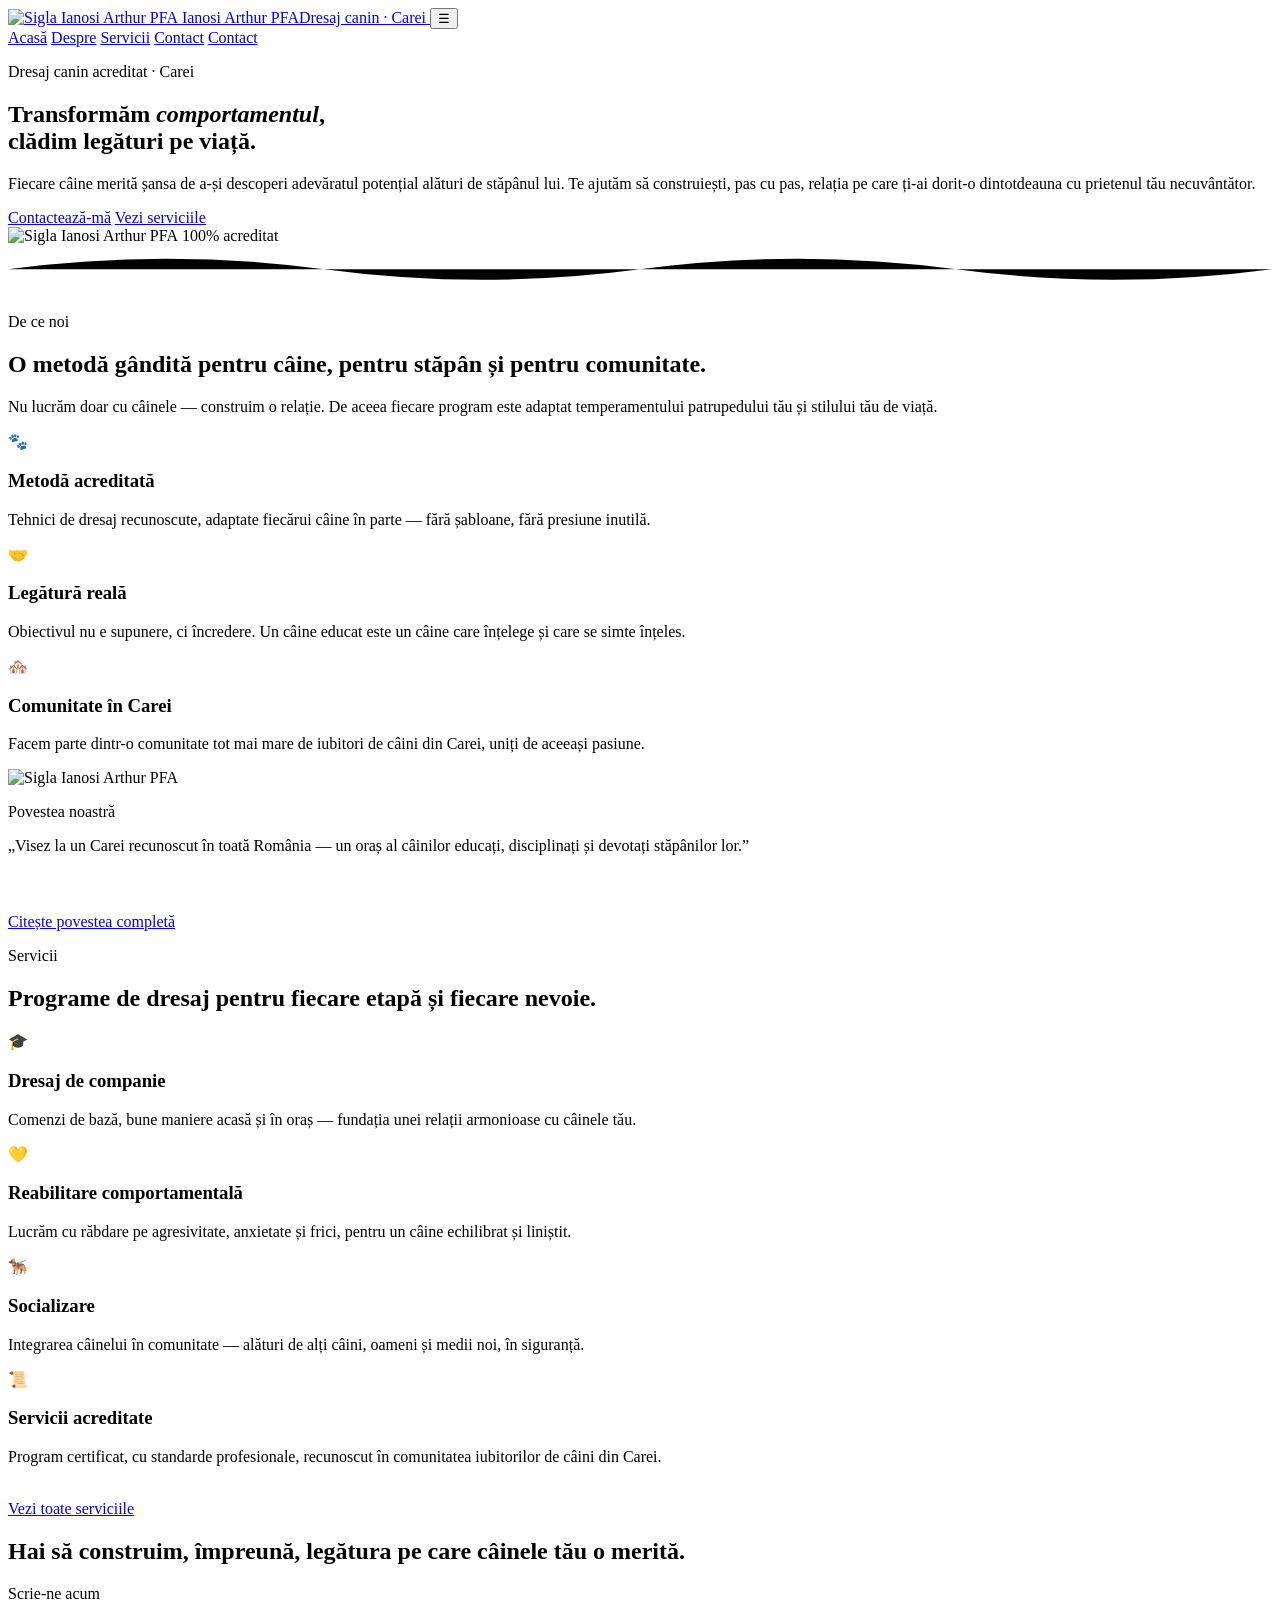
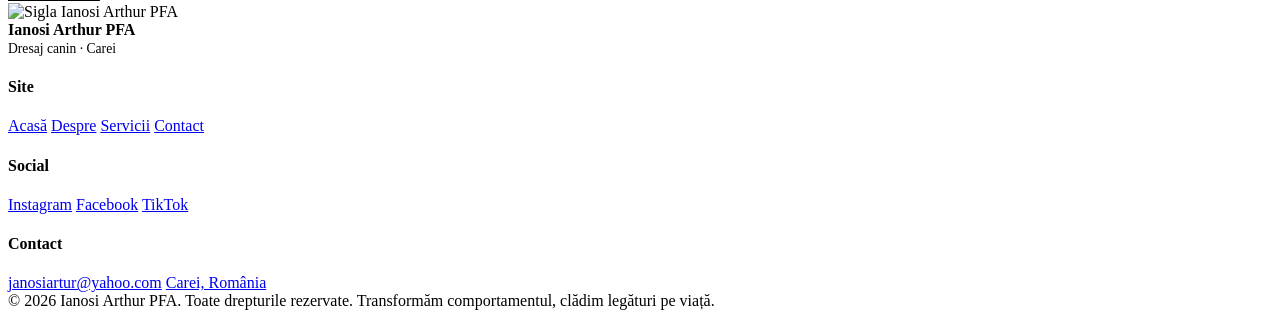
==== index.html @ cdbbbaba "Add files via upload" ====
<!DOCTYPE html>
<html lang="ro">
<head>
<meta charset="UTF-8">
<meta name="viewport" content="width=device-width, initial-scale=1.0">
<title>Ianosi Arthur PFA — Carei</title>
<meta name="description" content="Dresaj canin acreditat în Carei: reabilitare comportamentală, socializare și dresaj de companie. Transformăm comportamentul, clădim legături pe viață.">
<link rel="icon" href="assets/logo.jpg">
<link rel="stylesheet" href="assets/style.css">
</head>
<body>

<header class="site-header">
  <nav class="nav">
    <a class="brand" href="index.html">
      <img src="assets/logo.jpg" alt="Sigla Ianosi Arthur PFA">
      <span class="brand-name">Ianosi Arthur PFA<span>Dresaj canin · Carei</span></span>
    </a>
    <button class="nav-toggle" aria-label="Deschide meniul">☰</button>
    <div class="nav-links">
      <a href="index.html" class="active">Acasă</a>
      <a href="despre.html">Despre</a>
      <a href="servicii.html">Servicii</a>
      <a href="contact.html">Contact</a>
      <a class="btn btn-outline-dark nav-cta" href="contact.html">Contact</a>
    </div>
  </nav>
</header>

<section class="hero">
  <div class="hero-inner">
    <div>
      <p class="eyebrow" style="color:var(--gold-soft)">Dresaj canin acreditat · Carei</p>
      <h1>Transformăm <em>comportamentul</em>,<br>clădim legături pe viață.</h1>
      <p class="lede">Fiecare câine merită șansa de a-și descoperi adevăratul potențial alături de stăpânul lui. Te ajutăm să construiești, pas cu pas, relația pe care ți-ai dorit-o dintotdeauna cu prietenul tău necuvântător.</p>
      <div class="hero-actions">
        <a href="contact.html" class="btn btn-gold">Contactează-mă</a>
        <a href="servicii.html" class="btn btn-outline">Vezi serviciile</a>
      </div>
    </div>
    <div class="hero-portrait">
      <img src="assets/logo.jpg" alt="Sigla Ianosi Arthur PFA">
      <span class="hero-badge">100% acreditat</span>
    </div>
  </div>
</section>

<svg class="leash" viewBox="0 0 1200 46" preserveAspectRatio="none" aria-hidden="true">
  <path d="M0 23 Q150 3 300 23 T600 23 T900 23 T1200 23" style="stroke:var(--gold)"/>
</svg>

<section>
  <div class="container">
    <div class="section-head">
      <p class="eyebrow">De ce noi</p>
      <h2>O metodă gândită pentru câine, pentru stăpân și pentru comunitate.</h2>
      <p>Nu lucrăm doar cu câinele — construim o relație. De aceea fiecare program este adaptat temperamentului patrupedului tău și stilului tău de viață.</p>
    </div>
    <div class="value-grid">
      <div class="value-card">
        <div class="mark">🐾</div>
        <h3>Metodă acreditată</h3>
        <p>Tehnici de dresaj recunoscute, adaptate fiecărui câine în parte — fără șabloane, fără presiune inutilă.</p>
      </div>
      <div class="value-card">
        <div class="mark">🤝</div>
        <h3>Legătură reală</h3>
        <p>Obiectivul nu e supunere, ci încredere. Un câine educat este un câine care înțelege și care se simte înțeles.</p>
      </div>
      <div class="value-card">
        <div class="mark">🏘️</div>
        <h3>Comunitate în Carei</h3>
        <p>Facem parte dintr-o comunitate tot mai mare de iubitori de câini din Carei, uniți de aceeași pasiune.</p>
      </div>
    </div>
  </div>
</section>

<section class="on-pine">
  <div class="container about-grid">
    <div class="about-portrait">
      <img src="assets/logo.jpg" alt="Sigla Ianosi Arthur PFA">
    </div>
    <div>
      <p class="eyebrow" style="color:var(--gold-soft)">Povestea noastră</p>
      <p class="pull-quote" style="color:var(--white)">„Visez la un Carei recunoscut în toată România — un oraș al câinilor educați, disciplinați și devotați stăpânilor lor.”</p>
      <p style="color:rgba(255,255,255,0.82); margin-bottom:24px;">Totul a pornit dintr-o dorință tânără: aceea de a oferi fiecărui câine șansa de a-și împlini menirea alături de om.</p>
      <a href="despre.html" class="btn btn-gold">Citește povestea completă</a>
    </div>
  </div>
</section>

<section>
  <div class="container">
    <div class="section-head">
      <p class="eyebrow">Servicii</p>
      <h2>Programe de dresaj pentru fiecare etapă și fiecare nevoie.</h2>
    </div>
    <div class="service-grid">
      <div class="service-card">
        <div class="mark">🎓</div>
        <h3>Dresaj de companie</h3>
        <p>Comenzi de bază, bune maniere acasă și în oraș — fundația unei relații armonioase cu câinele tău.</p>
      </div>
      <div class="service-card">
        <div class="mark">💛</div>
        <h3>Reabilitare comportamentală</h3>
        <p>Lucrăm cu răbdare pe agresivitate, anxietate și frici, pentru un câine echilibrat și liniștit.</p>
      </div>
      <div class="service-card">
        <div class="mark">🐕‍🦺</div>
        <h3>Socializare</h3>
        <p>Integrarea câinelui în comunitate — alături de alți câini, oameni și medii noi, în siguranță.</p>
      </div>
      <div class="service-card">
        <div class="mark">📜</div>
        <h3>Servicii acreditate</h3>
        <p>Program certificat, cu standarde profesionale, recunoscut în comunitatea iubitorilor de câini din Carei.</p>
      </div>
    </div>
    <div style="margin-top:34px;">
      <a href="servicii.html" class="btn btn-outline-dark">Vezi toate serviciile</a>
    </div>
  </div>
</section>

<section>
  <div class="container">
    <div class="cta-band">
      <h2>Hai să construim, împreună, legătura pe care câinele tău o merită.</h2>
      <a href="contact.html" class="btn btn-outline-dark" style="background:var(--pine); color:var(--white); border-color:var(--pine);">Scrie-ne acum</a>
    </div>
  </div>
</section>

<footer>
  <div class="container">
    <div class="footer-grid">
      <div class="footer-brand">
        <img src="assets/logo.jpg" alt="Sigla Ianosi Arthur PFA">
        <div>
          <strong>Ianosi Arthur PFA</strong><br>
          <span style="font-size:0.85rem;">Dresaj canin · Carei</span>
        </div>
      </div>
      <div class="footer-links">
        <div>
          <h4>Site</h4>
          <a href="index.html">Acasă</a>
          <a href="despre.html">Despre</a>
          <a href="servicii.html">Servicii</a>
          <a href="contact.html">Contact</a>
        </div>
        <div>
          <h4>Social</h4>
          <a href="https://instagram.com/janosiarthur_dresorcanin" target="_blank" rel="noopener">Instagram</a>
          <a href="https://facebook.com" target="_blank" rel="noopener">Facebook</a>
          <a href="https://tiktok.com/@arthur.janosi" target="_blank" rel="noopener">TikTok</a>
        </div>
        <div>
          <h4>Contact</h4>
          <a href="mailto:janosiartur@yahoo.com">janosiartur@yahoo.com</a>
          <a href="#">Carei, România</a>
        </div>
      </div>
    </div>
    <div class="footer-bottom">
      <span>© 2026 Ianosi Arthur PFA. Toate drepturile rezervate.</span>
      <span>Transformăm comportamentul, clădim legături pe viață.</span>
    </div>
  </div>
</footer>

<script src="assets/script.js"></script>
</body>
</html>
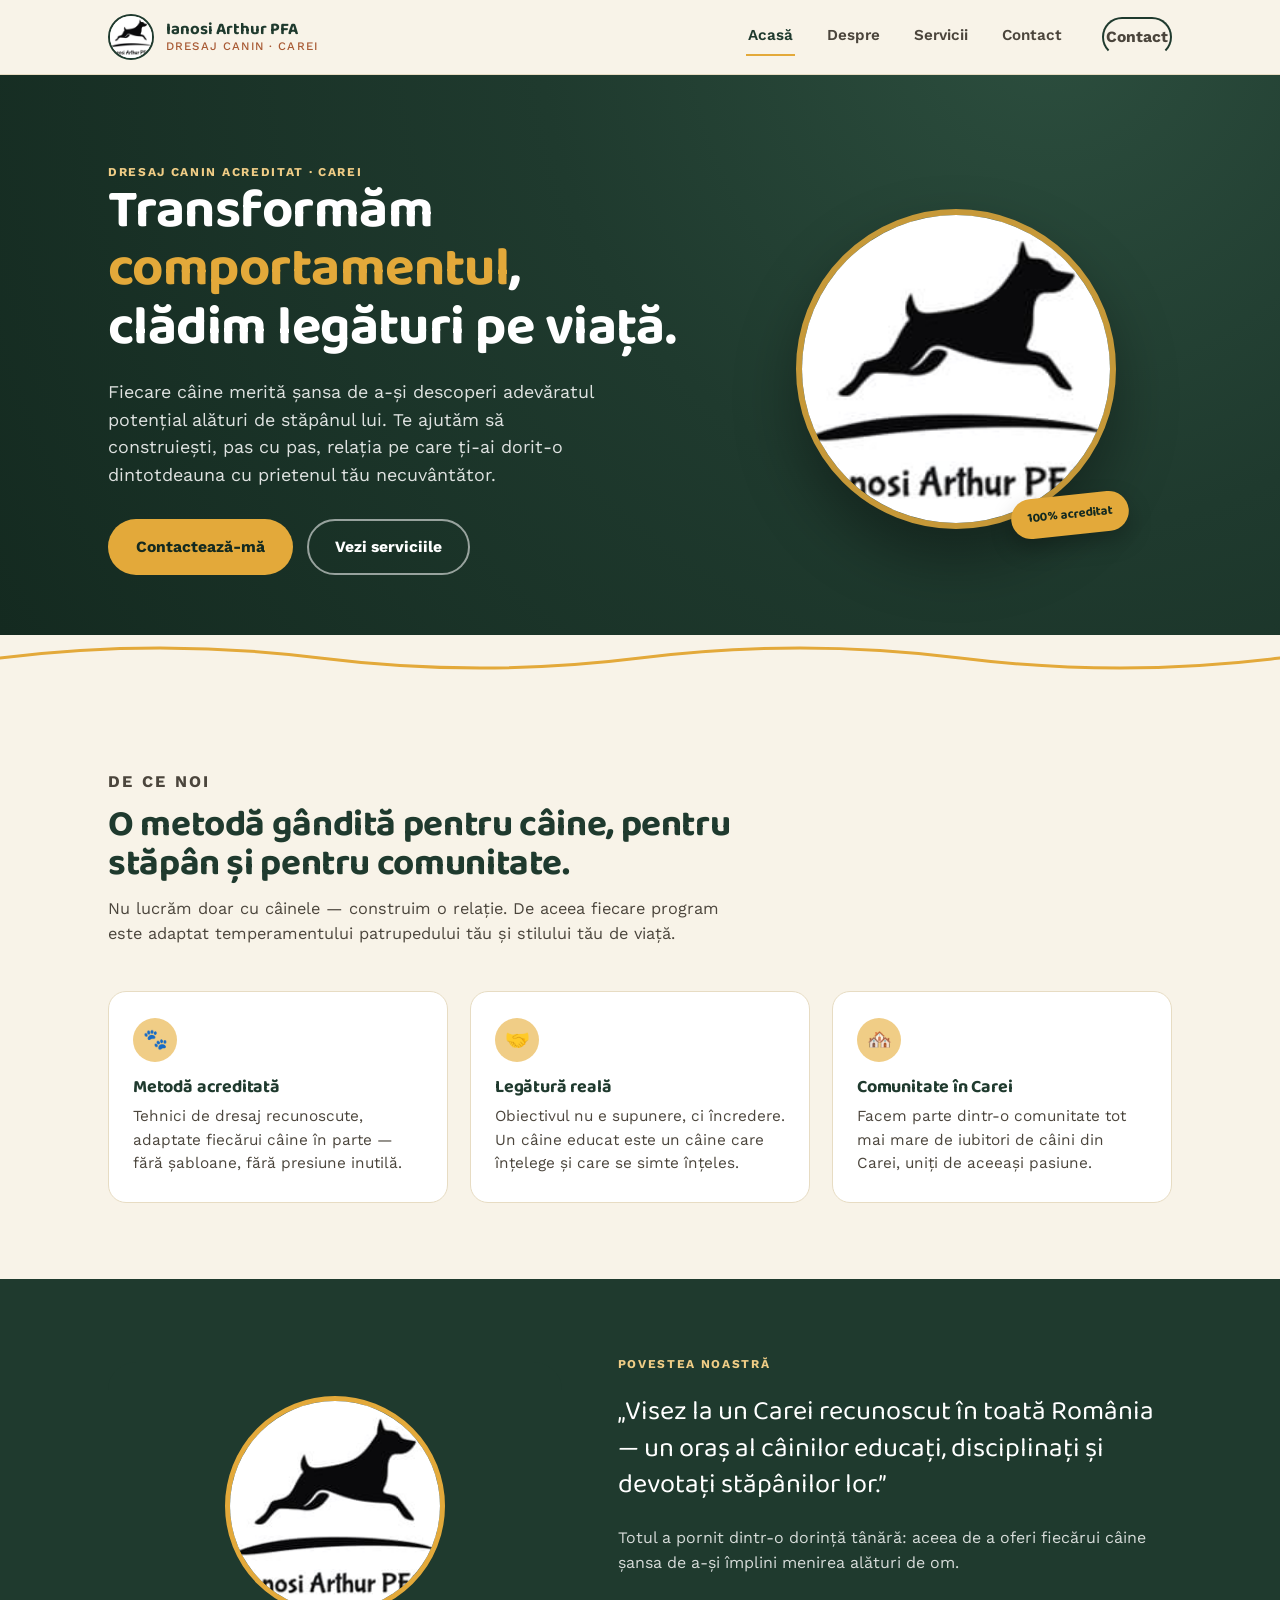
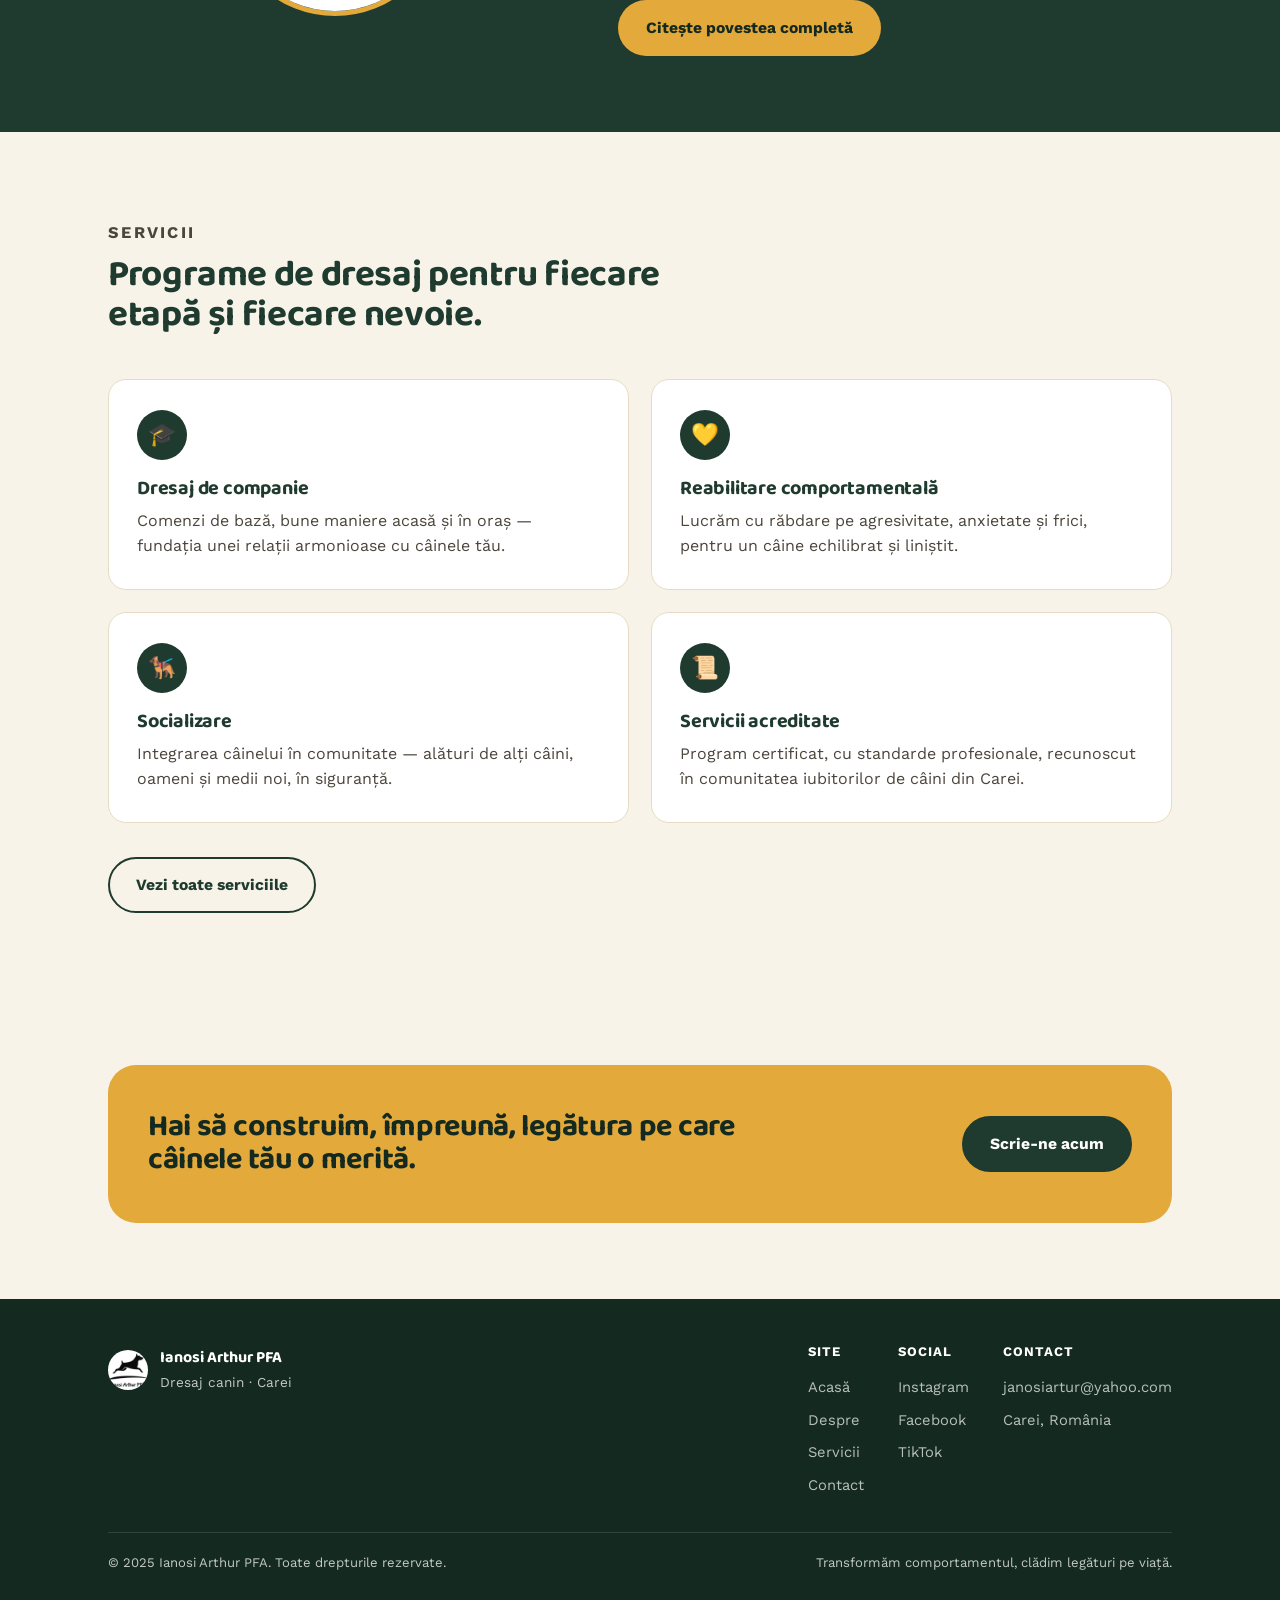
==== commit 5f606f9e: "Add files via upload" ====
--- a/index.html
+++ b/index.html
@@ -165,7 +165,7 @@
       </div>
     </div>
     <div class="footer-bottom">
-      <span>© 2026 Ianosi Arthur PFA. Toate drepturile rezervate.</span>
+      <span>© 2025 Ianosi Arthur PFA. Toate drepturile rezervate.</span>
       <span>Transformăm comportamentul, clădim legături pe viață.</span>
     </div>
   </div>
--- a/assets/style.css
+++ b/assets/style.css
@@ -0,0 +1,609 @@
+/* ============================================================
+   Dresaj canin by Janosi Arthur — design system
+   Pine green + gold + rust, playful rounded display type,
+   "leash line" as the signature motif.
+   ============================================================ */
+
+@import url('https://fonts.googleapis.com/css2?family=Baloo+2:wght@500;600;700;800&family=Work+Sans:wght@400;500;600;700&display=swap');
+
+:root{
+  --pine:        #1F3A2E;
+  --pine-deep:   #142A20;
+  --pine-mid:    #2C4E3E;
+  --gold:        #E3A93A;
+  --gold-soft:   #F0CD86;
+  --cream:       #F8F3E8;
+  --cream-line:  #E7DCC3;
+  --rust:        #A85A34;
+  --ink:         #221F1B;
+  --ink-soft:    #4B453C;
+  --white:       #FFFFFF;
+
+  --display: 'Baloo 2', system-ui, sans-serif;
+  --body: 'Work Sans', system-ui, sans-serif;
+
+  --radius-lg: 28px;
+  --radius-md: 18px;
+  --radius-sm: 10px;
+}
+
+*{box-sizing:border-box; margin:0; padding:0;}
+
+html{scroll-behavior:smooth;}
+
+body{
+  font-family: var(--body);
+  color: var(--ink);
+  background: var(--cream);
+  line-height: 1.55;
+  -webkit-font-smoothing: antialiased;
+}
+
+img{max-width:100%; display:block;}
+
+a{color:inherit; text-decoration:none;}
+
+h1,h2,h3,h4{
+  font-family: var(--display);
+  font-weight: 700;
+  line-height: 1.08;
+  letter-spacing: -0.01em;
+}
+
+.eyebrow{
+  font-family: var(--body);
+  font-weight: 700;
+  text-transform: uppercase;
+  letter-spacing: 0.14em;
+  font-size: 0.75rem;
+  color: var(--rust);
+}
+
+.container{
+  max-width: 1120px;
+  margin: 0 auto;
+  padding: 0 28px;
+}
+
+/* ---------- Buttons ---------- */
+.btn{
+  display: inline-flex;
+  align-items: center;
+  gap: 8px;
+  font-family: var(--body);
+  font-weight: 700;
+  font-size: 0.98rem;
+  padding: 14px 26px;
+  border-radius: 999px;
+  border: 2px solid transparent;
+  cursor: pointer;
+  transition: transform .15s ease, box-shadow .15s ease, background .15s ease, color .15s ease;
+}
+.btn-gold{
+  background: var(--gold);
+  color: var(--pine-deep);
+}
+.btn-gold:hover{ transform: translateY(-2px); box-shadow: 0 10px 24px rgba(227,169,58,0.35); }
+.btn-outline{
+  background: transparent;
+  border-color: rgba(255,255,255,0.55);
+  color: var(--white);
+}
+.btn-outline:hover{ background: rgba(255,255,255,0.12); transform: translateY(-2px); }
+.btn-outline-dark{
+  background: transparent;
+  border-color: var(--pine);
+  color: var(--pine);
+}
+.btn-outline-dark:hover{ background: var(--pine); color: var(--white); transform: translateY(-2px); }
+
+/* ---------- Nav ---------- */
+.site-header{
+  position: sticky;
+  top: 0;
+  z-index: 50;
+  background: var(--cream);
+  border-bottom: 1px solid var(--cream-line);
+}
+.nav{
+  display: flex;
+  align-items: center;
+  justify-content: space-between;
+  padding: 14px 28px;
+  max-width: 1120px;
+  margin: 0 auto;
+}
+.brand{
+  display: flex;
+  align-items: center;
+  gap: 12px;
+}
+.brand img{
+  width: 46px;
+  height: 46px;
+  border-radius: 50%;
+  object-fit: cover;
+  border: 2px solid var(--pine);
+}
+.brand-name{
+  font-family: var(--display);
+  font-weight: 700;
+  font-size: 1.05rem;
+  color: var(--pine);
+  line-height: 1.1;
+}
+.brand-name span{
+  display:block;
+  font-family: var(--body);
+  font-weight: 500;
+  font-size: 0.72rem;
+  text-transform: uppercase;
+  letter-spacing: 0.1em;
+  color: var(--rust);
+}
+.nav-links{
+  display: flex;
+  align-items: center;
+  gap: 30px;
+  font-weight: 600;
+  font-size: 0.95rem;
+}
+.nav-links a{
+  color: var(--ink-soft);
+  padding: 6px 2px;
+  border-bottom: 2px solid transparent;
+  transition: color .15s ease, border-color .15s ease;
+}
+.nav-links a:hover, .nav-links a.active{
+  color: var(--pine);
+  border-color: var(--gold);
+}
+.nav-cta{
+  margin-left: 8px;
+}
+.nav-toggle{ display:none; }
+
+@media (max-width: 780px){
+  .nav-links{
+    position: fixed;
+    inset: 68px 0 auto 0;
+    background: var(--cream);
+    flex-direction: column;
+    align-items: flex-start;
+    gap: 4px;
+    padding: 14px 28px 22px;
+    border-bottom: 1px solid var(--cream-line);
+    transform: translateY(-130%);
+    transition: transform .25s ease;
+  }
+  .nav-links.open{ transform: translateY(0); }
+  .nav-links a{ padding: 10px 0; width: 100%; }
+  .nav-toggle{
+    display: inline-flex;
+    align-items: center;
+    justify-content: center;
+    width: 42px; height: 42px;
+    border-radius: 50%;
+    border: 2px solid var(--pine);
+    background: transparent;
+    font-size: 1.2rem;
+    color: var(--pine);
+    cursor: pointer;
+  }
+}
+
+/* ---------- Hero ---------- */
+.hero{
+  background: radial-gradient(circle at 82% -10%, var(--pine-mid) 0%, var(--pine) 42%, var(--pine-deep) 100%);
+  color: var(--white);
+  padding: 88px 0 60px;
+  position: relative;
+  overflow: hidden;
+}
+.hero-inner{
+  max-width: 1120px;
+  margin: 0 auto;
+  padding: 0 28px;
+  display: grid;
+  grid-template-columns: 1.15fr 0.85fr;
+  gap: 48px;
+  align-items: center;
+}
+.hero h1{
+  font-size: clamp(2.3rem, 4.6vw, 3.4rem);
+  margin-bottom: 20px;
+}
+.hero h1 em{
+  font-style: normal;
+  color: var(--gold);
+}
+.hero p.lede{
+  font-size: 1.12rem;
+  color: rgba(255,255,255,0.86);
+  max-width: 46ch;
+  margin-bottom: 30px;
+}
+.hero-actions{ display:flex; gap: 14px; flex-wrap: wrap; }
+.hero-portrait{
+  position: relative;
+  display:flex;
+  justify-content:center;
+}
+.hero-portrait img{
+  width: min(320px, 90%);
+  border-radius: 50%;
+  border: 6px solid rgba(227,169,58,0.85);
+  box-shadow: 0 30px 60px rgba(0,0,0,0.35);
+}
+.hero-badge{
+  position:absolute;
+  bottom: -6px;
+  right: 10%;
+  background: var(--gold);
+  color: var(--pine-deep);
+  font-family: var(--display);
+  font-weight: 700;
+  font-size: 0.8rem;
+  padding: 10px 16px;
+  border-radius: 999px;
+  box-shadow: 0 10px 22px rgba(0,0,0,0.25);
+  transform: rotate(-6deg);
+}
+
+/* leash-line divider — signature motif */
+.leash{
+  display:block;
+  width:100%;
+  height: 46px;
+  margin: 0;
+}
+.leash path{
+  fill:none;
+  stroke: var(--gold);
+  stroke-width: 3;
+  stroke-linecap: round;
+}
+.leash.on-cream path{ stroke: var(--rust); opacity: 0.55; }
+
+/* ---------- Sections ---------- */
+section{ padding: 76px 0; }
+.section-head{
+  max-width: 640px;
+  margin-bottom: 44px;
+}
+.section-head h2{
+  font-size: clamp(1.7rem, 3vw, 2.3rem);
+  margin-top: 10px;
+  color: var(--pine);
+}
+.section-head p{
+  color: var(--ink-soft);
+  margin-top: 12px;
+  font-size: 1.02rem;
+}
+.on-pine{ background: var(--pine); color: var(--white); }
+.on-pine .section-head h2{ color: var(--white); }
+.on-pine .section-head p{ color: rgba(255,255,255,0.78); }
+
+/* value strip */
+.value-grid{
+  display: grid;
+  grid-template-columns: repeat(3, 1fr);
+  gap: 22px;
+}
+.value-card{
+  background: var(--white);
+  border: 1px solid var(--cream-line);
+  border-radius: var(--radius-md);
+  padding: 26px 24px;
+}
+.value-card .mark{
+  width: 44px; height: 44px;
+  border-radius: 50%;
+  background: var(--gold-soft);
+  display:flex; align-items:center; justify-content:center;
+  margin-bottom: 16px;
+  font-size: 1.25rem;
+}
+.value-card h3{
+  font-size: 1.12rem;
+  color: var(--pine);
+  margin-bottom: 8px;
+}
+.value-card p{ color: var(--ink-soft); font-size: 0.96rem; }
+
+/* service cards */
+.service-grid{
+  display: grid;
+  grid-template-columns: repeat(2, 1fr);
+  gap: 22px;
+}
+.service-card{
+  background: var(--white);
+  border-radius: var(--radius-md);
+  border: 1px solid var(--cream-line);
+  padding: 30px 28px;
+  position: relative;
+  transition: box-shadow .18s ease, transform .18s ease;
+}
+.service-card:hover{ transform: translateY(-3px); box-shadow: 0 18px 34px rgba(31,58,46,0.12); }
+.service-card .mark{
+  width: 50px; height: 50px;
+  border-radius: 50%;
+  background: var(--pine);
+  color: var(--gold-soft);
+  display:flex; align-items:center; justify-content:center;
+  font-size: 1.4rem;
+  margin-bottom: 18px;
+}
+.service-card h3{
+  color: var(--pine);
+  font-size: 1.24rem;
+  margin-bottom: 10px;
+}
+.service-card p{ color: var(--ink-soft); }
+.badge-acreditat{
+  position:absolute;
+  top: 24px; right: 24px;
+  background: var(--gold);
+  color: var(--pine-deep);
+  font-family: var(--display);
+  font-weight: 700;
+  font-size: 0.68rem;
+  text-transform: uppercase;
+  letter-spacing: 0.06em;
+  padding: 6px 12px;
+  border-radius: 999px;
+}
+
+/* about */
+.about-grid{
+  display:grid;
+  grid-template-columns: 0.9fr 1.1fr;
+  gap: 56px;
+  align-items:center;
+}
+.about-portrait{
+  background: var(--pine);
+  border-radius: var(--radius-lg);
+  padding: 34px;
+  display:flex;
+  align-items:center;
+  justify-content:center;
+}
+.about-portrait img{
+  border-radius: 50%;
+  width: 220px;
+  border: 5px solid var(--gold);
+}
+.pull-quote{
+  font-family: var(--display);
+  font-size: clamp(1.3rem, 2.4vw, 1.7rem);
+  color: var(--pine);
+  line-height: 1.35;
+  margin: 20px 0 22px;
+}
+.about-text p{
+  color: var(--ink-soft);
+  margin-bottom: 16px;
+  font-size: 1.02rem;
+}
+.values-row{
+  display:flex;
+  gap: 14px;
+  flex-wrap: wrap;
+  margin-top: 26px;
+}
+.value-pill{
+  background: var(--cream);
+  border: 1px solid var(--cream-line);
+  padding: 8px 16px;
+  border-radius: 999px;
+  font-weight: 600;
+  font-size: 0.88rem;
+  color: var(--pine);
+}
+
+/* pricing */
+.price-grid{
+  display:grid;
+  grid-template-columns: repeat(3, 1fr);
+  gap: 22px;
+  align-items: stretch;
+}
+.price-card{
+  background: var(--white);
+  border: 1px solid var(--cream-line);
+  border-radius: var(--radius-md);
+  padding: 32px 28px;
+  display:flex;
+  flex-direction:column;
+}
+.price-card.featured{
+  background: var(--pine);
+  color: var(--white);
+  border-color: var(--pine);
+  transform: scale(1.03);
+  box-shadow: 0 24px 40px rgba(20,42,32,0.25);
+}
+.price-card .tag{
+  font-family: var(--display);
+  font-weight: 700;
+  font-size: 1.1rem;
+  margin-bottom: 6px;
+}
+.price-card.featured .tag{ color: var(--gold-soft); }
+.price-card .amount{
+  font-family: var(--display);
+  font-size: 2.1rem;
+  color: var(--rust);
+  margin: 10px 0 4px;
+}
+.price-card.featured .amount{ color: var(--gold); }
+.price-card .amount small{
+  font-family: var(--body);
+  font-size: 0.9rem;
+  font-weight: 500;
+  color: var(--ink-soft);
+}
+.price-card.featured .amount small{ color: rgba(255,255,255,0.7); }
+.price-card ul{
+  list-style: none;
+  margin: 18px 0 26px;
+  flex-grow: 1;
+}
+.price-card ul li{
+  padding: 8px 0;
+  border-top: 1px solid var(--cream-line);
+  font-size: 0.94rem;
+  color: var(--ink-soft);
+}
+.price-card.featured ul li{ border-color: rgba(255,255,255,0.18); color: rgba(255,255,255,0.85); }
+.price-card ul li:first-child{ border-top: none; }
+.price-note{
+  margin-top: 30px;
+  color: var(--ink-soft);
+  font-size: 0.92rem;
+  text-align:center;
+}
+
+/* CTA band */
+.cta-band{
+  background: var(--gold);
+  border-radius: var(--radius-lg);
+  padding: 46px 40px;
+  display:flex;
+  align-items:center;
+  justify-content:space-between;
+  gap: 24px;
+  flex-wrap: wrap;
+}
+.cta-band h2{
+  color: var(--pine-deep);
+  font-size: clamp(1.4rem, 2.6vw, 1.9rem);
+  max-width: 34ch;
+}
+
+/* contact */
+.contact-grid{
+  display:grid;
+  grid-template-columns: 1fr 1fr;
+  gap: 40px;
+}
+.contact-card{
+  background: var(--white);
+  border: 1px solid var(--cream-line);
+  border-radius: var(--radius-md);
+  padding: 30px;
+}
+.contact-card h3{ color: var(--pine); margin-bottom: 18px; font-size: 1.2rem;}
+.contact-row{
+  display:flex;
+  align-items:center;
+  gap: 14px;
+  padding: 12px 0;
+  border-top: 1px solid var(--cream-line);
+}
+.contact-row:first-of-type{ border-top:none; }
+.contact-row .mark{
+  width: 38px; height: 38px;
+  border-radius: 50%;
+  background: var(--cream);
+  display:flex; align-items:center; justify-content:center;
+  flex-shrink:0;
+  font-size: 1rem;
+}
+.contact-row a, .contact-row span{ font-weight:600; color: var(--ink); }
+
+form.contact-form{ display:flex; flex-direction:column; gap: 14px; }
+.contact-form label{
+  font-size: 0.82rem;
+  font-weight: 700;
+  text-transform: uppercase;
+  letter-spacing: 0.06em;
+  color: var(--rust);
+  margin-bottom: 6px;
+  display:block;
+}
+.contact-form input, .contact-form textarea{
+  width:100%;
+  padding: 13px 14px;
+  border-radius: var(--radius-sm);
+  border: 1px solid var(--cream-line);
+  font-family: var(--body);
+  font-size: 0.96rem;
+  background: var(--cream);
+  color: var(--ink);
+}
+.contact-form textarea{ min-height: 110px; resize: vertical; }
+.contact-form input:focus, .contact-form textarea:focus{
+  outline: 2px solid var(--gold);
+  outline-offset: 1px;
+}
+
+/* footer */
+footer{
+  background: var(--pine-deep);
+  color: rgba(255,255,255,0.75);
+  padding: 46px 0 30px;
+}
+.footer-grid{
+  display:flex;
+  justify-content:space-between;
+  align-items:flex-start;
+  flex-wrap: wrap;
+  gap: 30px;
+  margin-bottom: 30px;
+}
+.footer-brand{ display:flex; align-items:center; gap:12px; }
+.footer-brand img{ width:40px; height:40px; border-radius:50%; }
+.footer-brand strong{ color: var(--white); font-family: var(--display); }
+.footer-links{ display:flex; gap: 34px; flex-wrap: wrap; }
+.footer-links div h4{
+  color: var(--white);
+  font-family: var(--body);
+  font-size: 0.82rem;
+  text-transform: uppercase;
+  letter-spacing: 0.08em;
+  margin-bottom: 12px;
+}
+.footer-links a{
+  display:block;
+  padding: 5px 0;
+  font-size: 0.92rem;
+  color: rgba(255,255,255,0.7);
+}
+.footer-links a:hover{ color: var(--gold); }
+.footer-bottom{
+  border-top: 1px solid rgba(255,255,255,0.12);
+  padding-top: 20px;
+  font-size: 0.82rem;
+  display:flex;
+  justify-content:space-between;
+  flex-wrap:wrap;
+  gap: 10px;
+}
+
+/* focus visibility */
+a:focus-visible, button:focus-visible, input:focus-visible, textarea:focus-visible{
+  outline: 3px solid var(--gold);
+  outline-offset: 2px;
+}
+
+/* reduced motion */
+@media (prefers-reduced-motion: reduce){
+  html{ scroll-behavior:auto; }
+  .btn, .service-card, .nav-links{ transition:none; }
+}
+
+/* responsive */
+@media (max-width: 900px){
+  .hero-inner{ grid-template-columns: 1fr; text-align:center; }
+  .hero-actions{ justify-content:center; }
+  .hero-portrait{ order:-1; }
+  .about-grid{ grid-template-columns: 1fr; }
+  .about-portrait{ order:-1; }
+  .value-grid, .service-grid, .price-grid, .contact-grid{ grid-template-columns: 1fr; }
+  .price-card.featured{ transform:none; }
+  .cta-band{ flex-direction:column; align-items:flex-start; }
+}
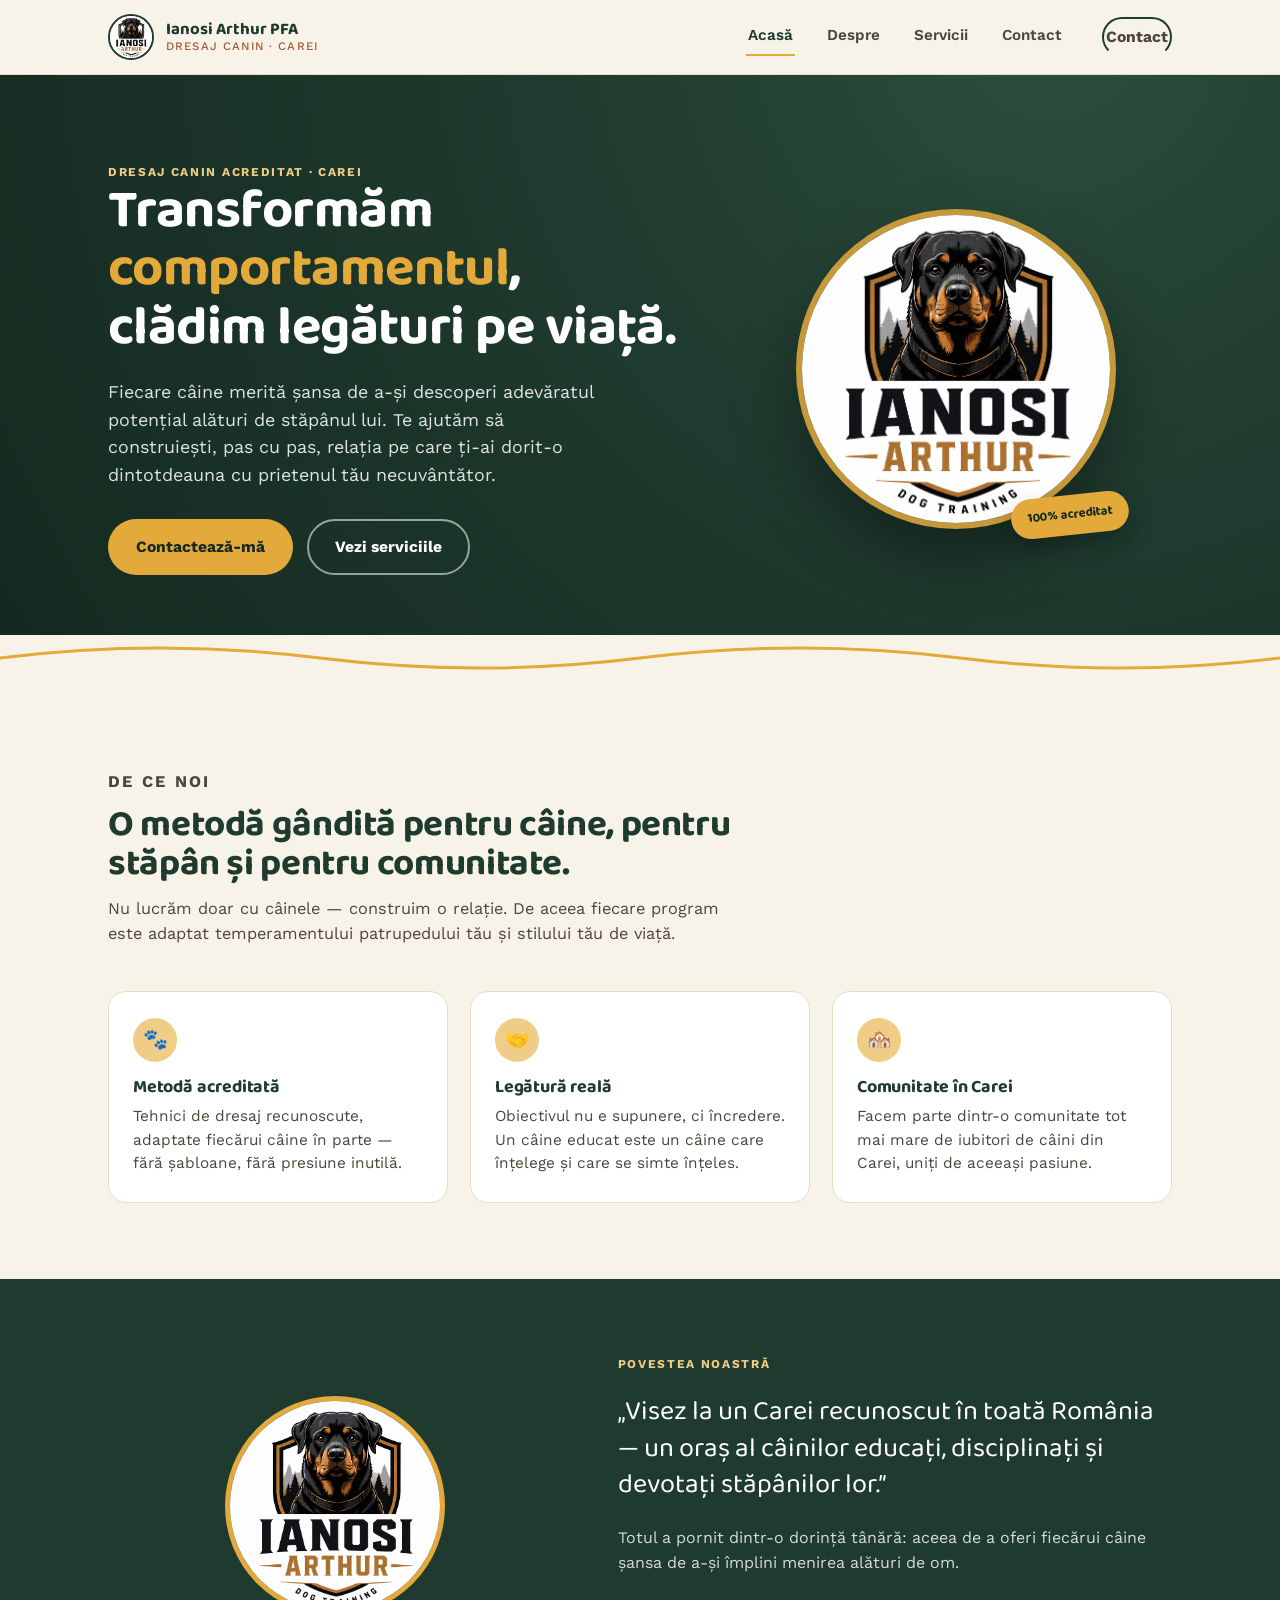
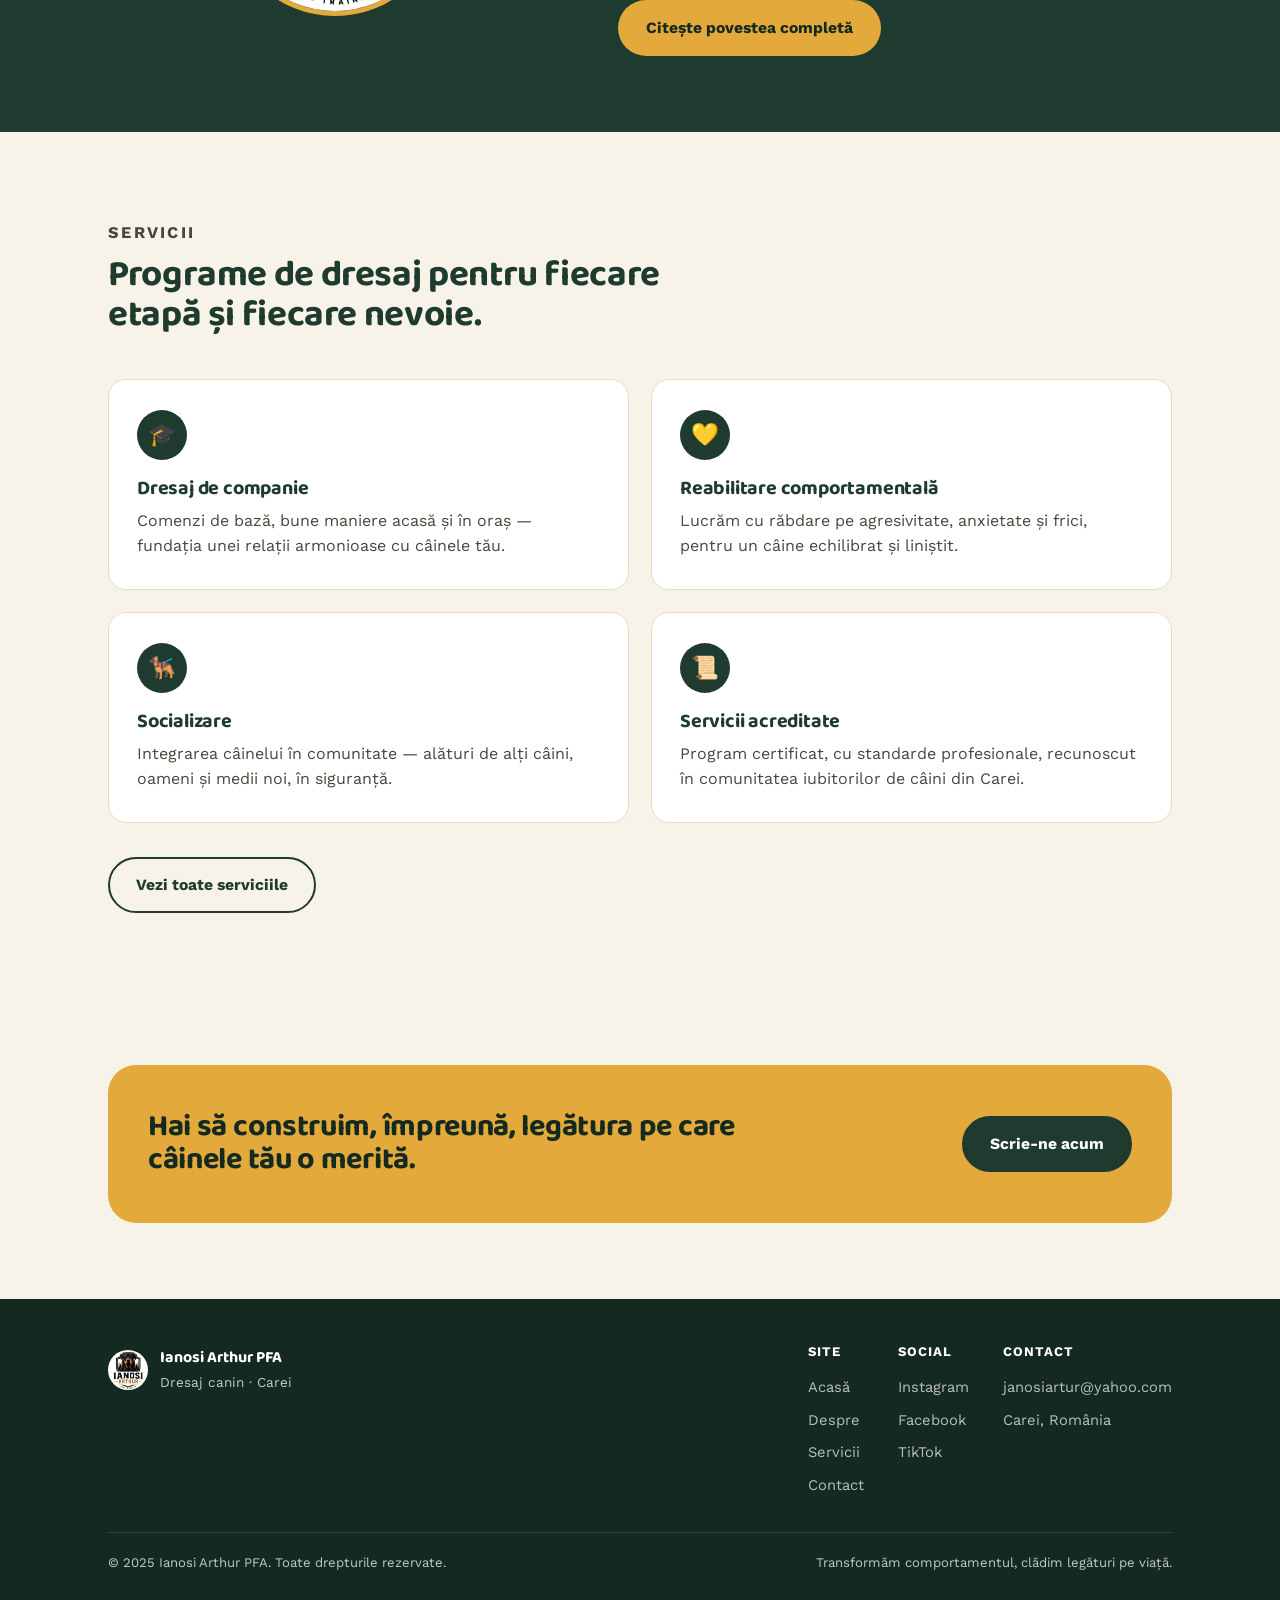
==== commit f963b604: "Update index.html" ====
--- a/index.html
+++ b/index.html
@@ -3,7 +3,7 @@
 <head>
 <meta charset="UTF-8">
 <meta name="viewport" content="width=device-width, initial-scale=1.0">
-<title>Ianosi Arthur PFA — Carei</title>
+<title>Ianosi Arthur — Carei</title>
 <meta name="description" content="Dresaj canin acreditat în Carei: reabilitare comportamentală, socializare și dresaj de companie. Transformăm comportamentul, clădim legături pe viață.">
 <link rel="icon" href="assets/logo.jpg">
 <link rel="stylesheet" href="assets/style.css">
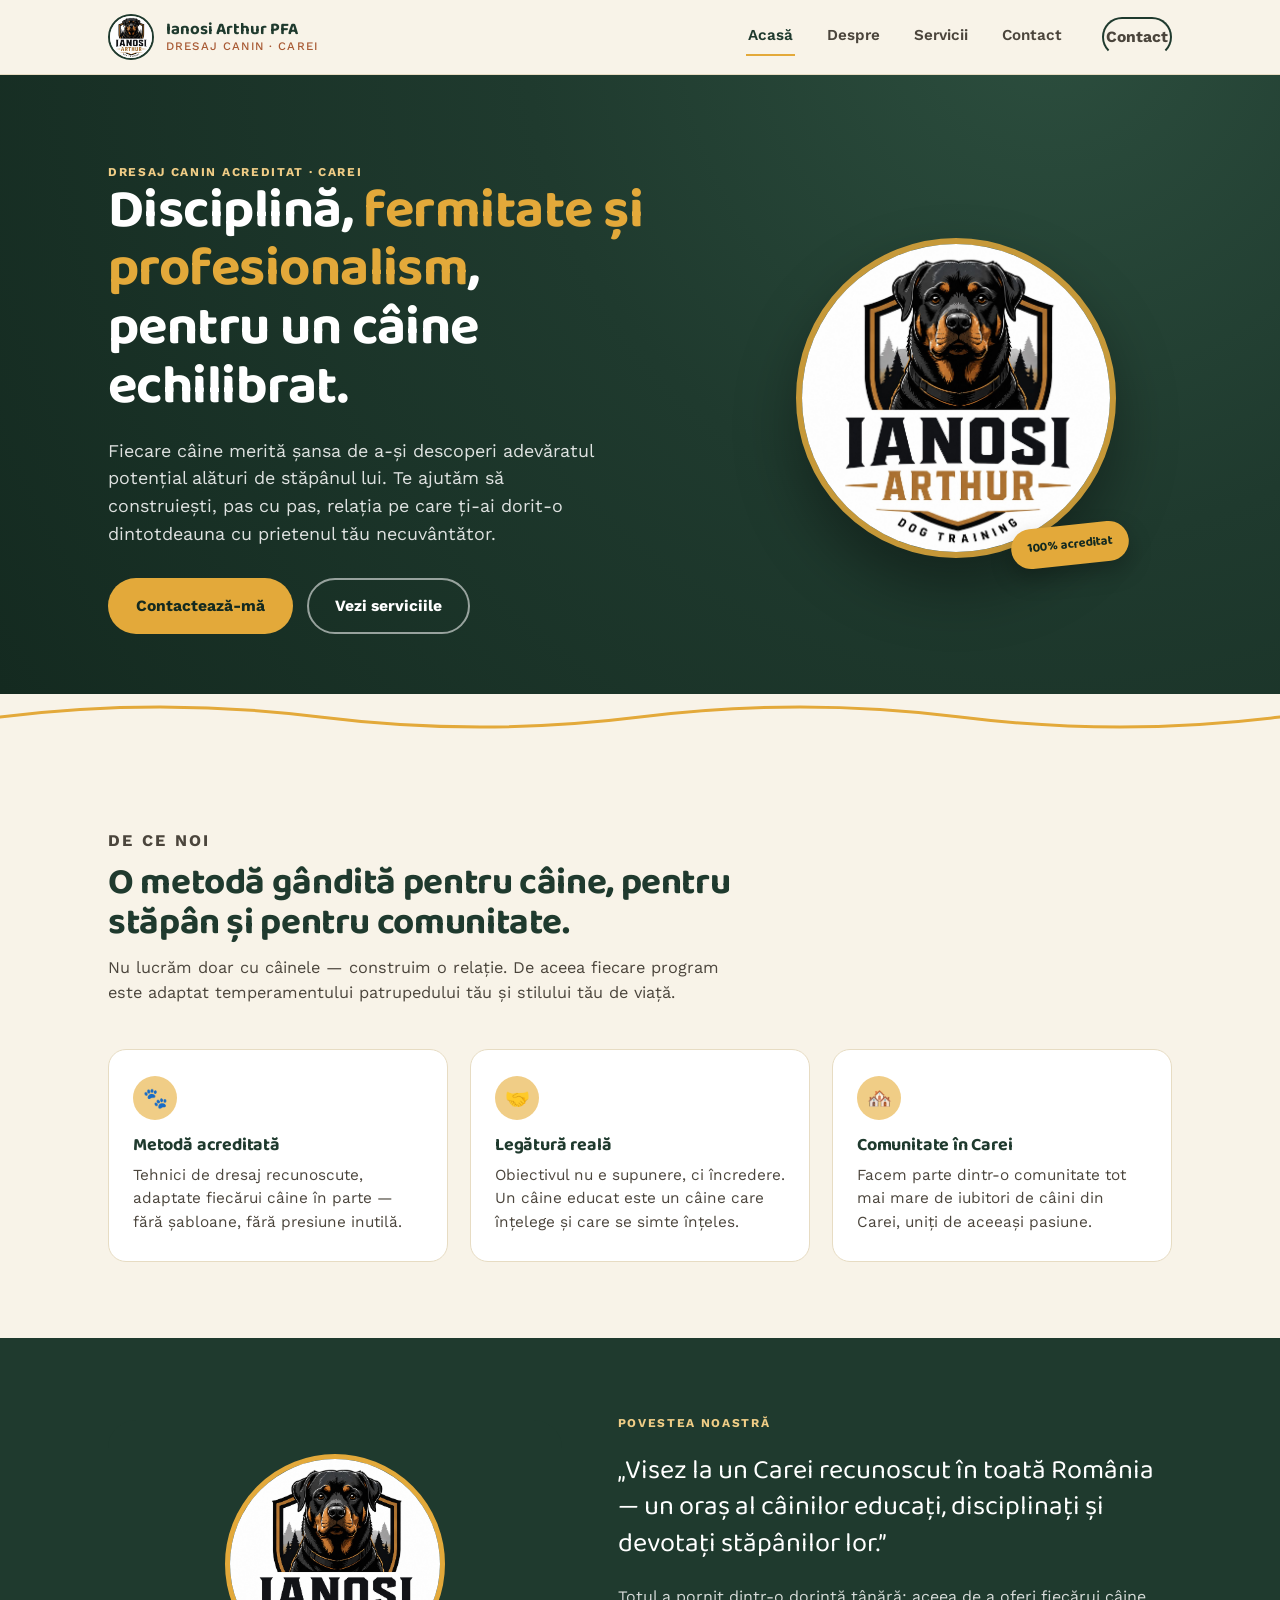
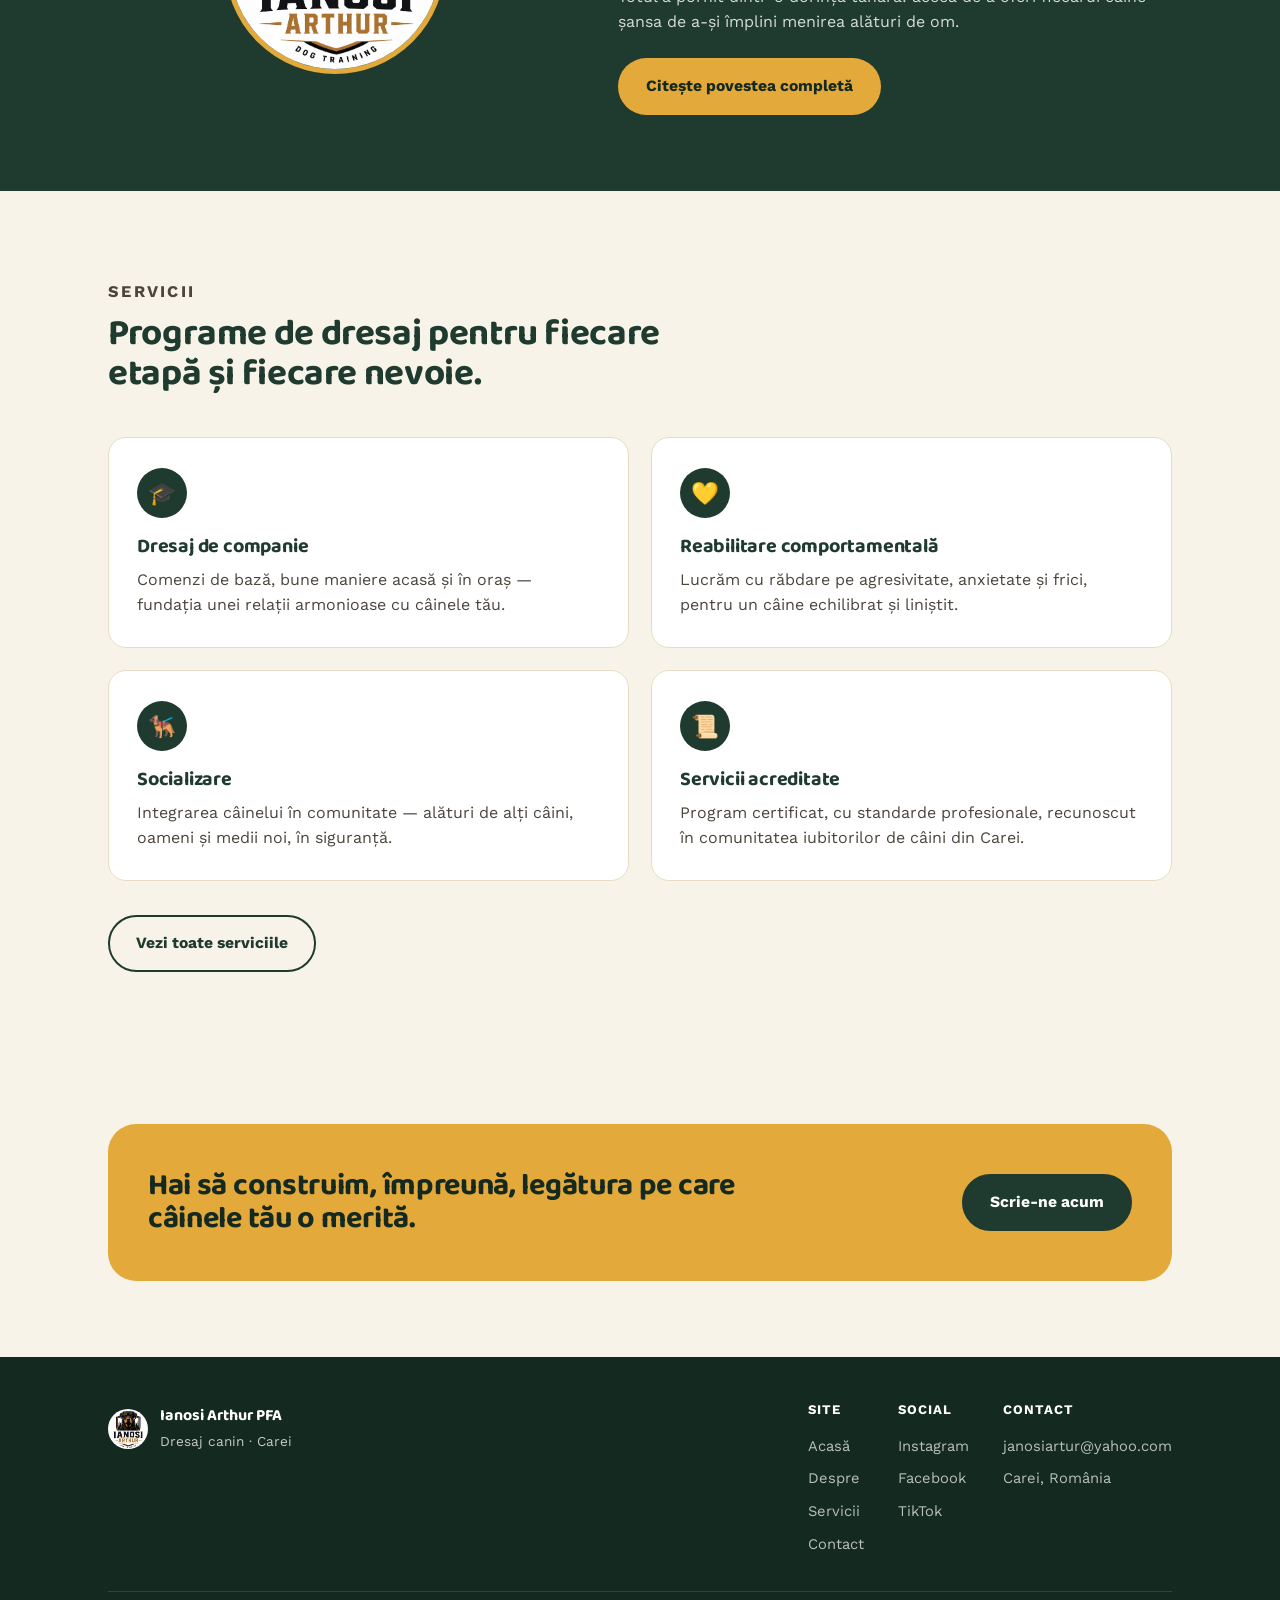
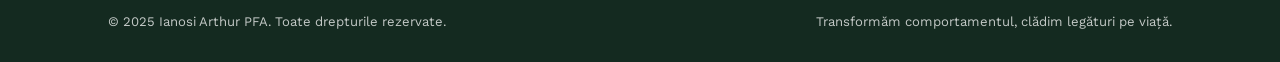
==== commit 93349bd2: "Update index.html" ====
--- a/index.html
+++ b/index.html
@@ -4,7 +4,7 @@
 <meta charset="UTF-8">
 <meta name="viewport" content="width=device-width, initial-scale=1.0">
 <title>Ianosi Arthur — Carei</title>
-<meta name="description" content="Dresaj canin acreditat în Carei: reabilitare comportamentală, socializare și dresaj de companie. Transformăm comportamentul, clădim legături pe viață.">
+<meta name="description" content="Dresaj canin acreditat în Carei: reabilitare comportamentală, socializare și dresaj de companie. Disciplină, fermitate și profesionalism pentru un câine echilibrat.">
 <link rel="icon" href="assets/logo.jpg">
 <link rel="stylesheet" href="assets/style.css">
 </head>
@@ -31,7 +31,7 @@
   <div class="hero-inner">
     <div>
       <p class="eyebrow" style="color:var(--gold-soft)">Dresaj canin acreditat · Carei</p>
-      <h1>Transformăm <em>comportamentul</em>,<br>clădim legături pe viață.</h1>
+      <h1>Disciplină, <em>fermitate și profesionalism</em>,<br> pentru un câine echilibrat.</h1>
       <p class="lede">Fiecare câine merită șansa de a-și descoperi adevăratul potențial alături de stăpânul lui. Te ajutăm să construiești, pas cu pas, relația pe care ți-ai dorit-o dintotdeauna cu prietenul tău necuvântător.</p>
       <div class="hero-actions">
         <a href="contact.html" class="btn btn-gold">Contactează-mă</a>
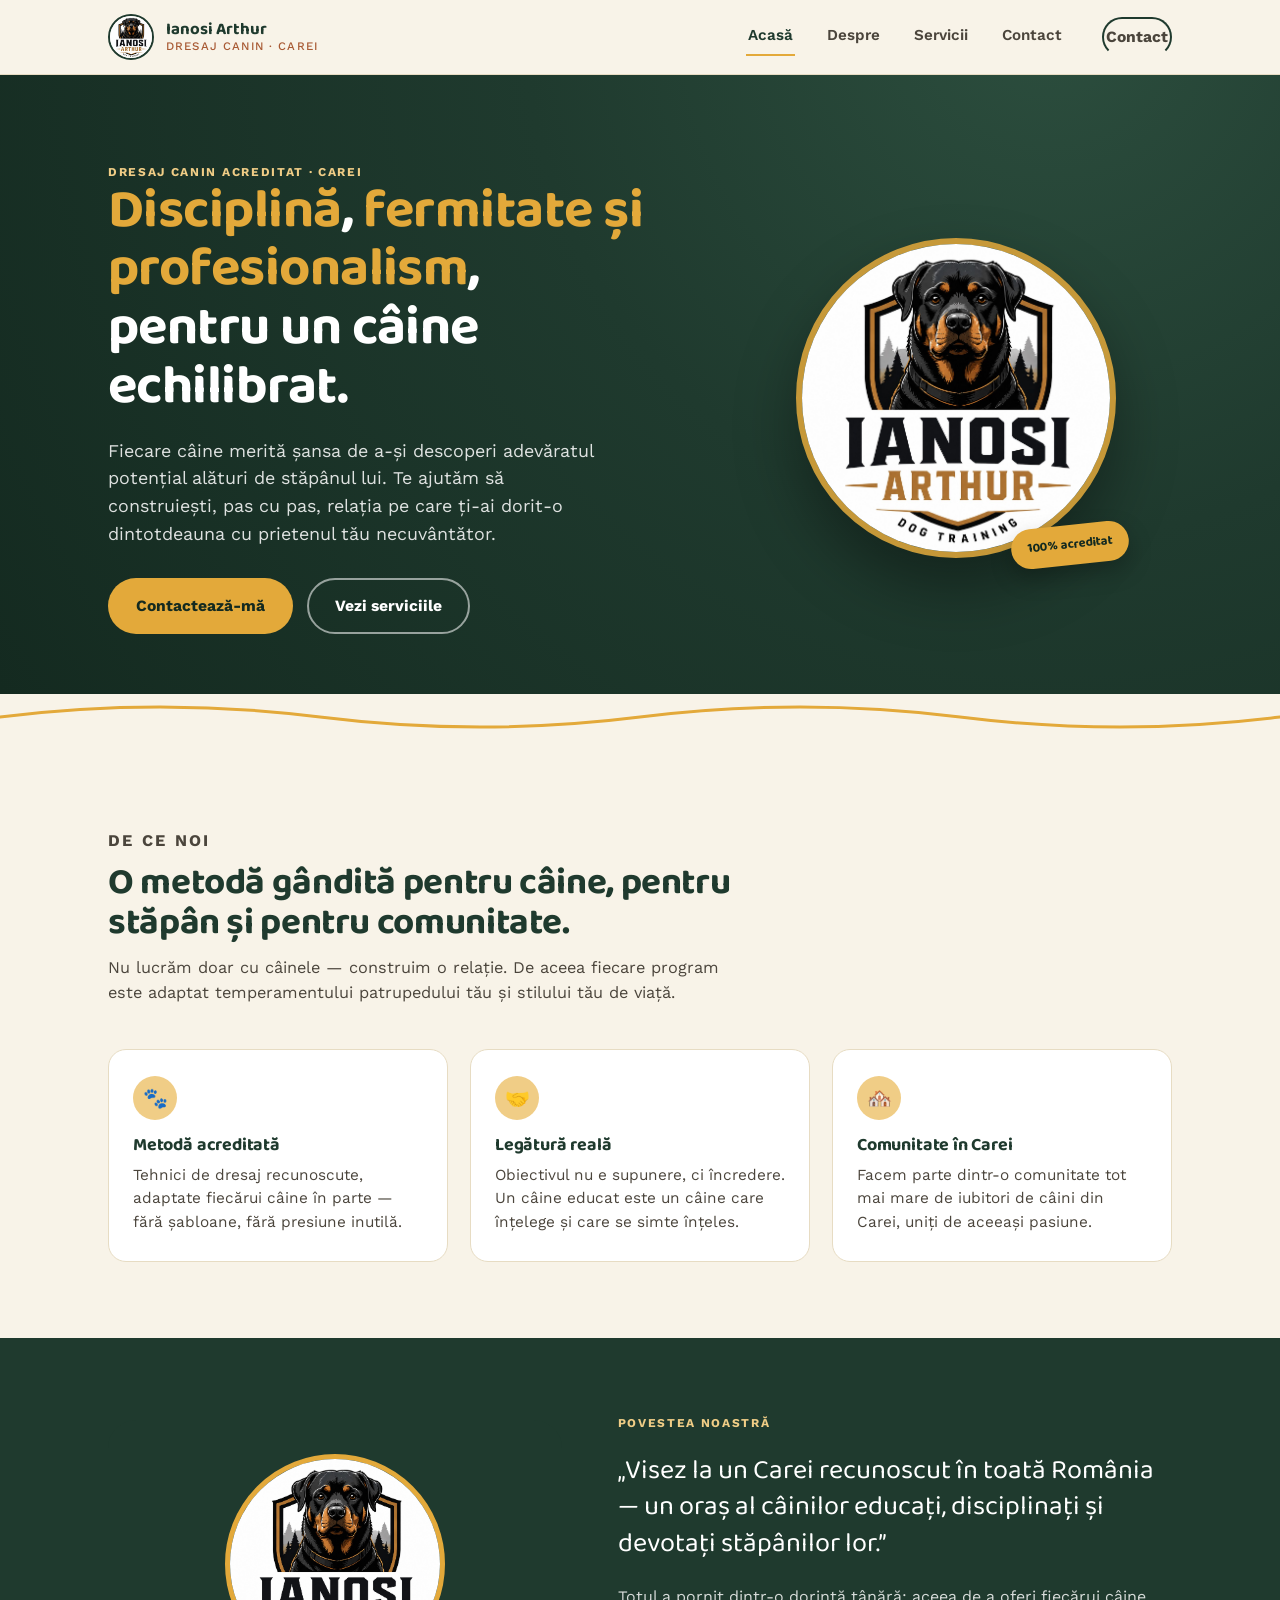
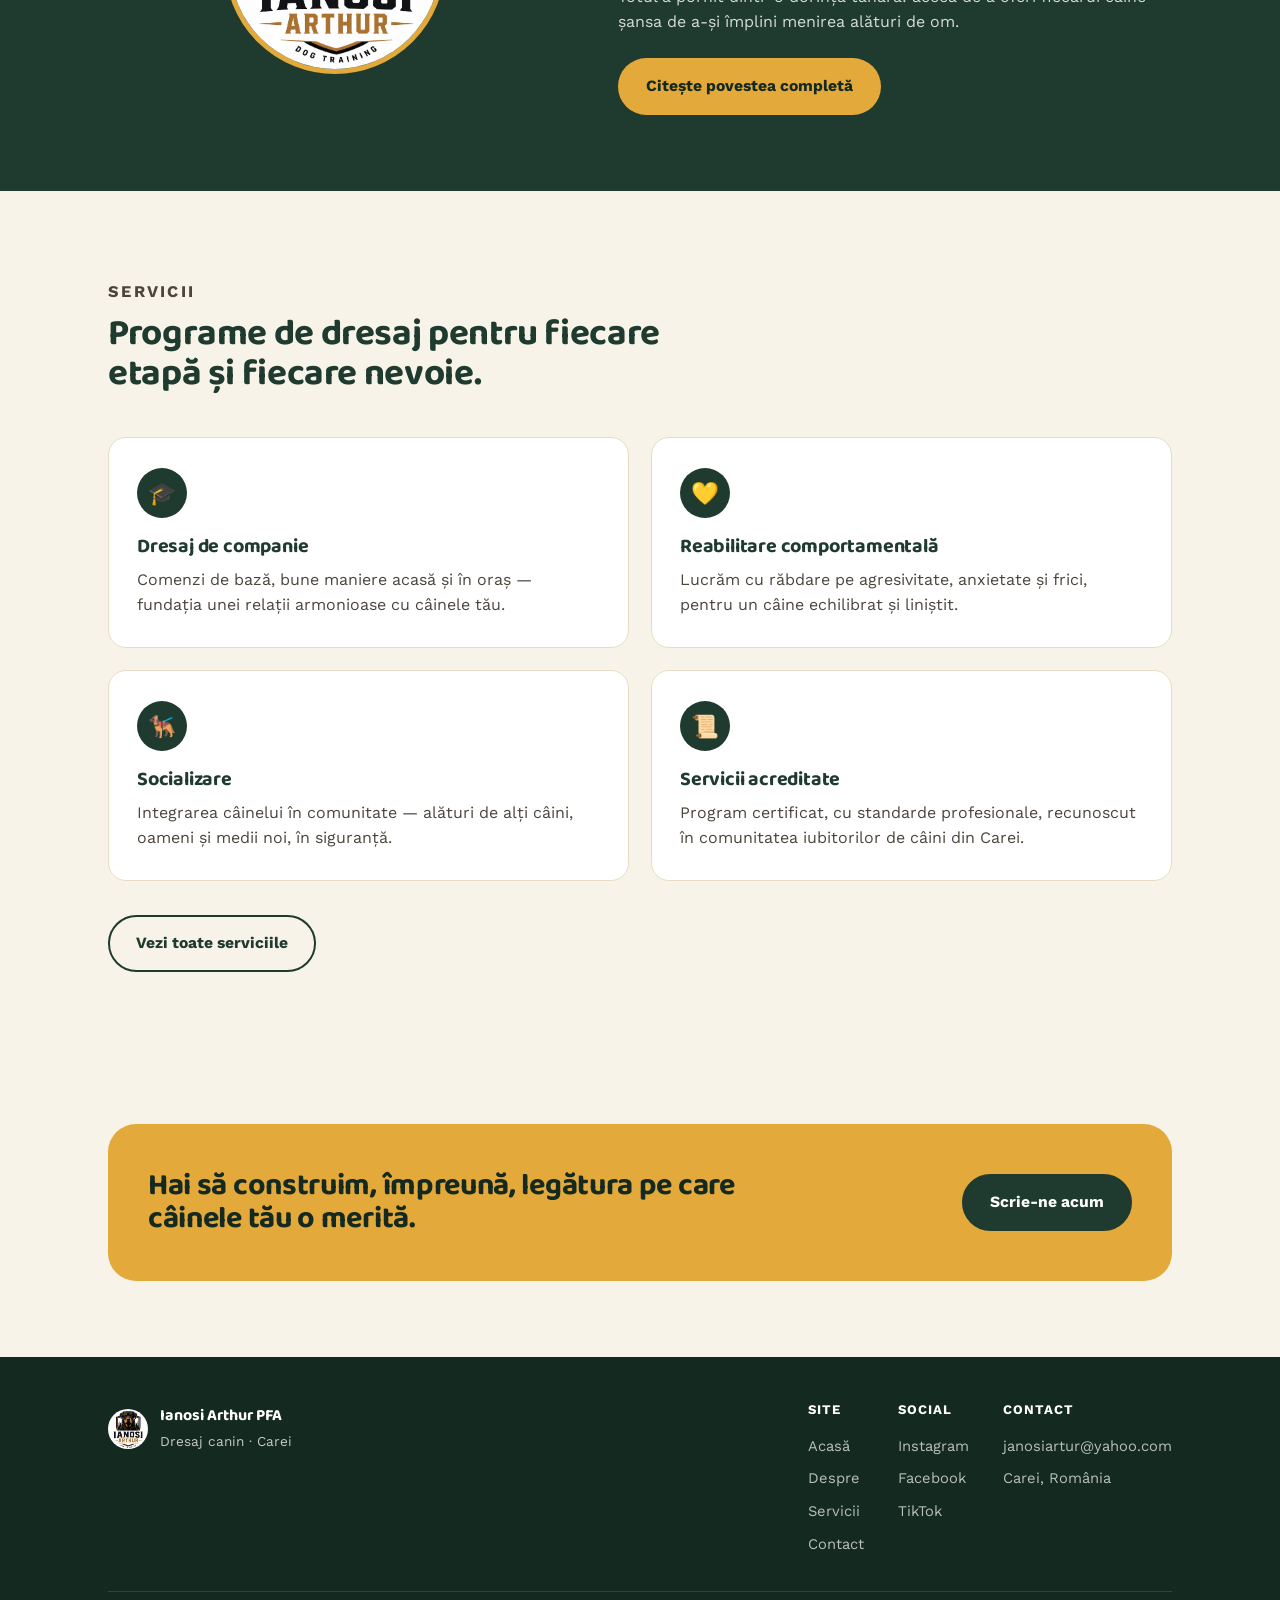
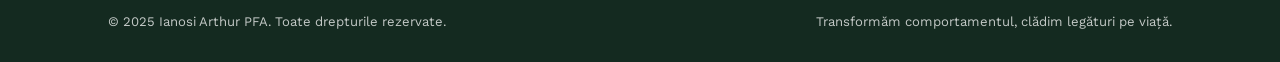
==== commit 90923b82: "Update index.html" ====
--- a/index.html
+++ b/index.html
@@ -14,7 +14,7 @@
   <nav class="nav">
     <a class="brand" href="index.html">
       <img src="assets/logo.jpg" alt="Sigla Ianosi Arthur PFA">
-      <span class="brand-name">Ianosi Arthur PFA<span>Dresaj canin · Carei</span></span>
+      <span class="brand-name">Ianosi Arthur <span>Dresaj canin · Carei</span></span>
     </a>
     <button class="nav-toggle" aria-label="Deschide meniul">☰</button>
     <div class="nav-links">
@@ -31,7 +31,7 @@
   <div class="hero-inner">
     <div>
       <p class="eyebrow" style="color:var(--gold-soft)">Dresaj canin acreditat · Carei</p>
-      <h1>Disciplină, <em>fermitate și profesionalism</em>,<br> pentru un câine echilibrat.</h1>
+      <h1><em>Disciplină</em>, <em>fermitate și profesionalism</em>,<br> pentru un câine echilibrat.</h1>
       <p class="lede">Fiecare câine merită șansa de a-și descoperi adevăratul potențial alături de stăpânul lui. Te ajutăm să construiești, pas cu pas, relația pe care ți-ai dorit-o dintotdeauna cu prietenul tău necuvântător.</p>
       <div class="hero-actions">
         <a href="contact.html" class="btn btn-gold">Contactează-mă</a>
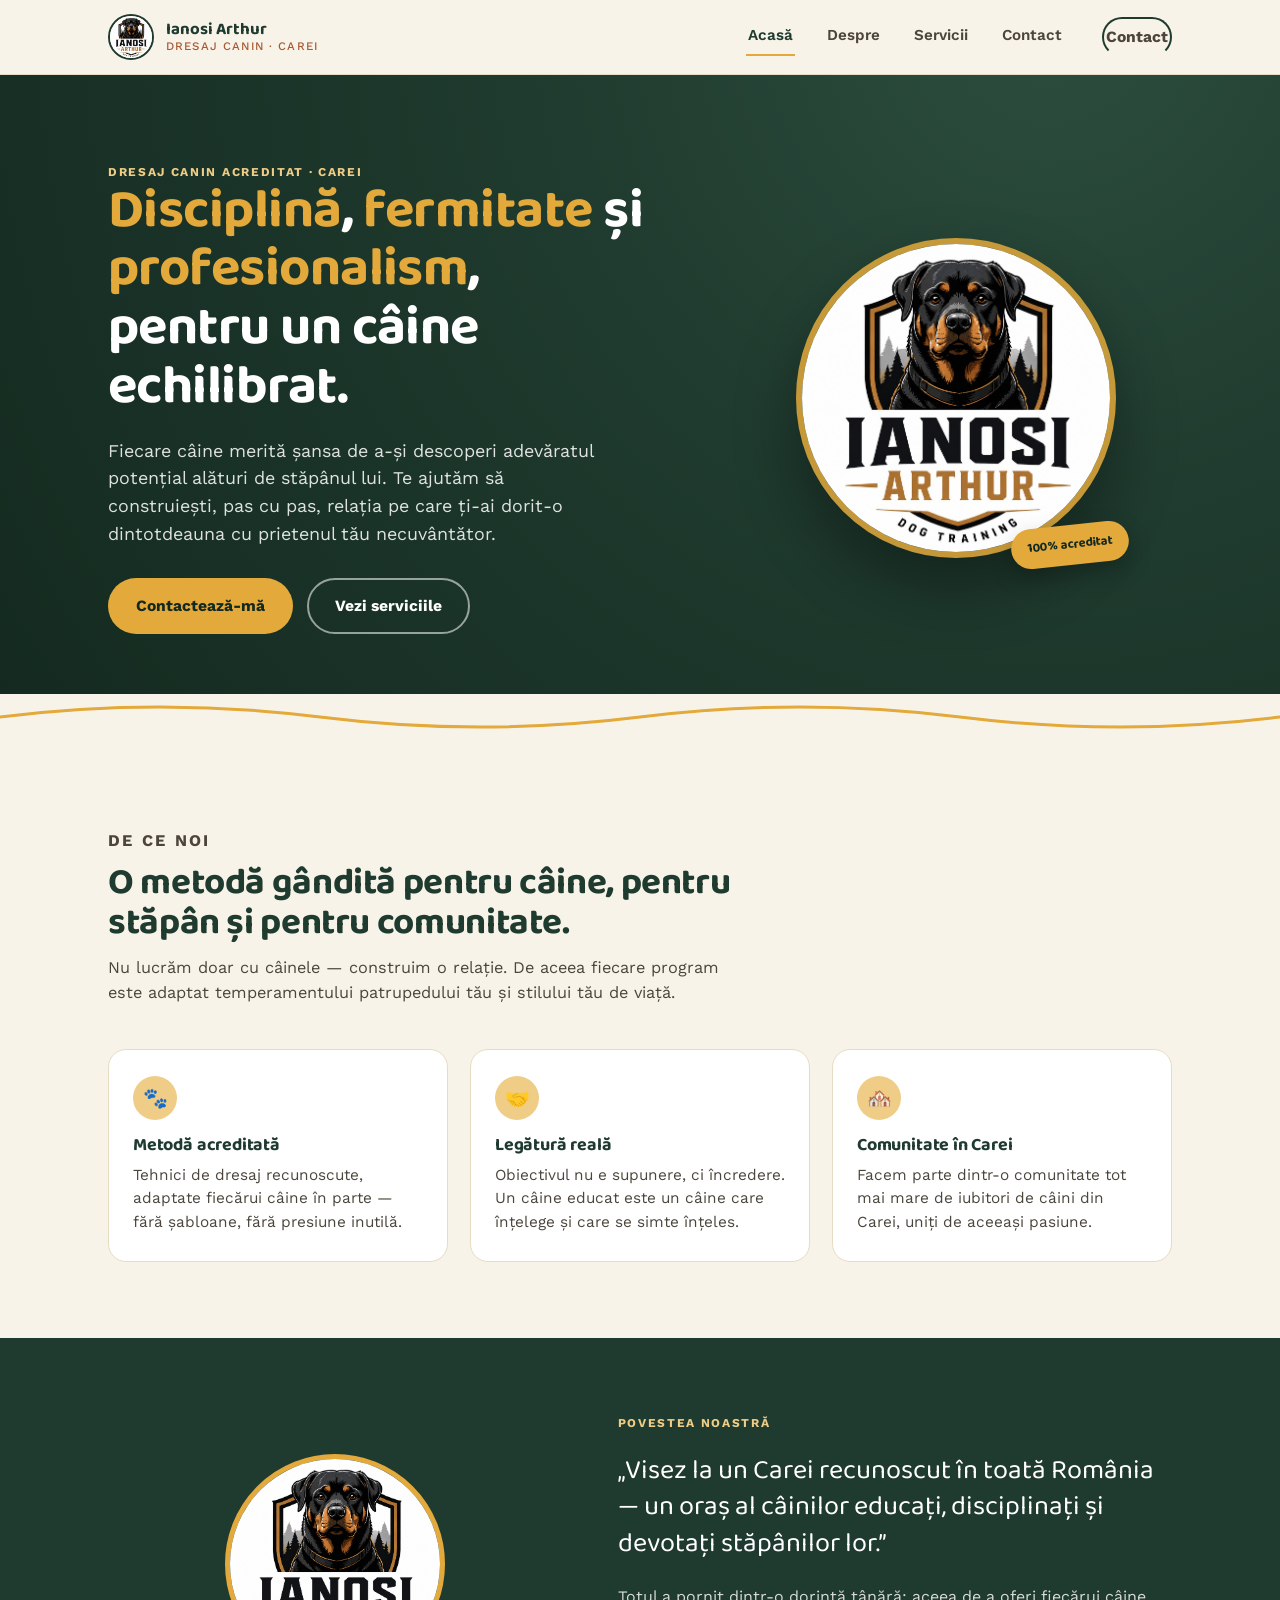
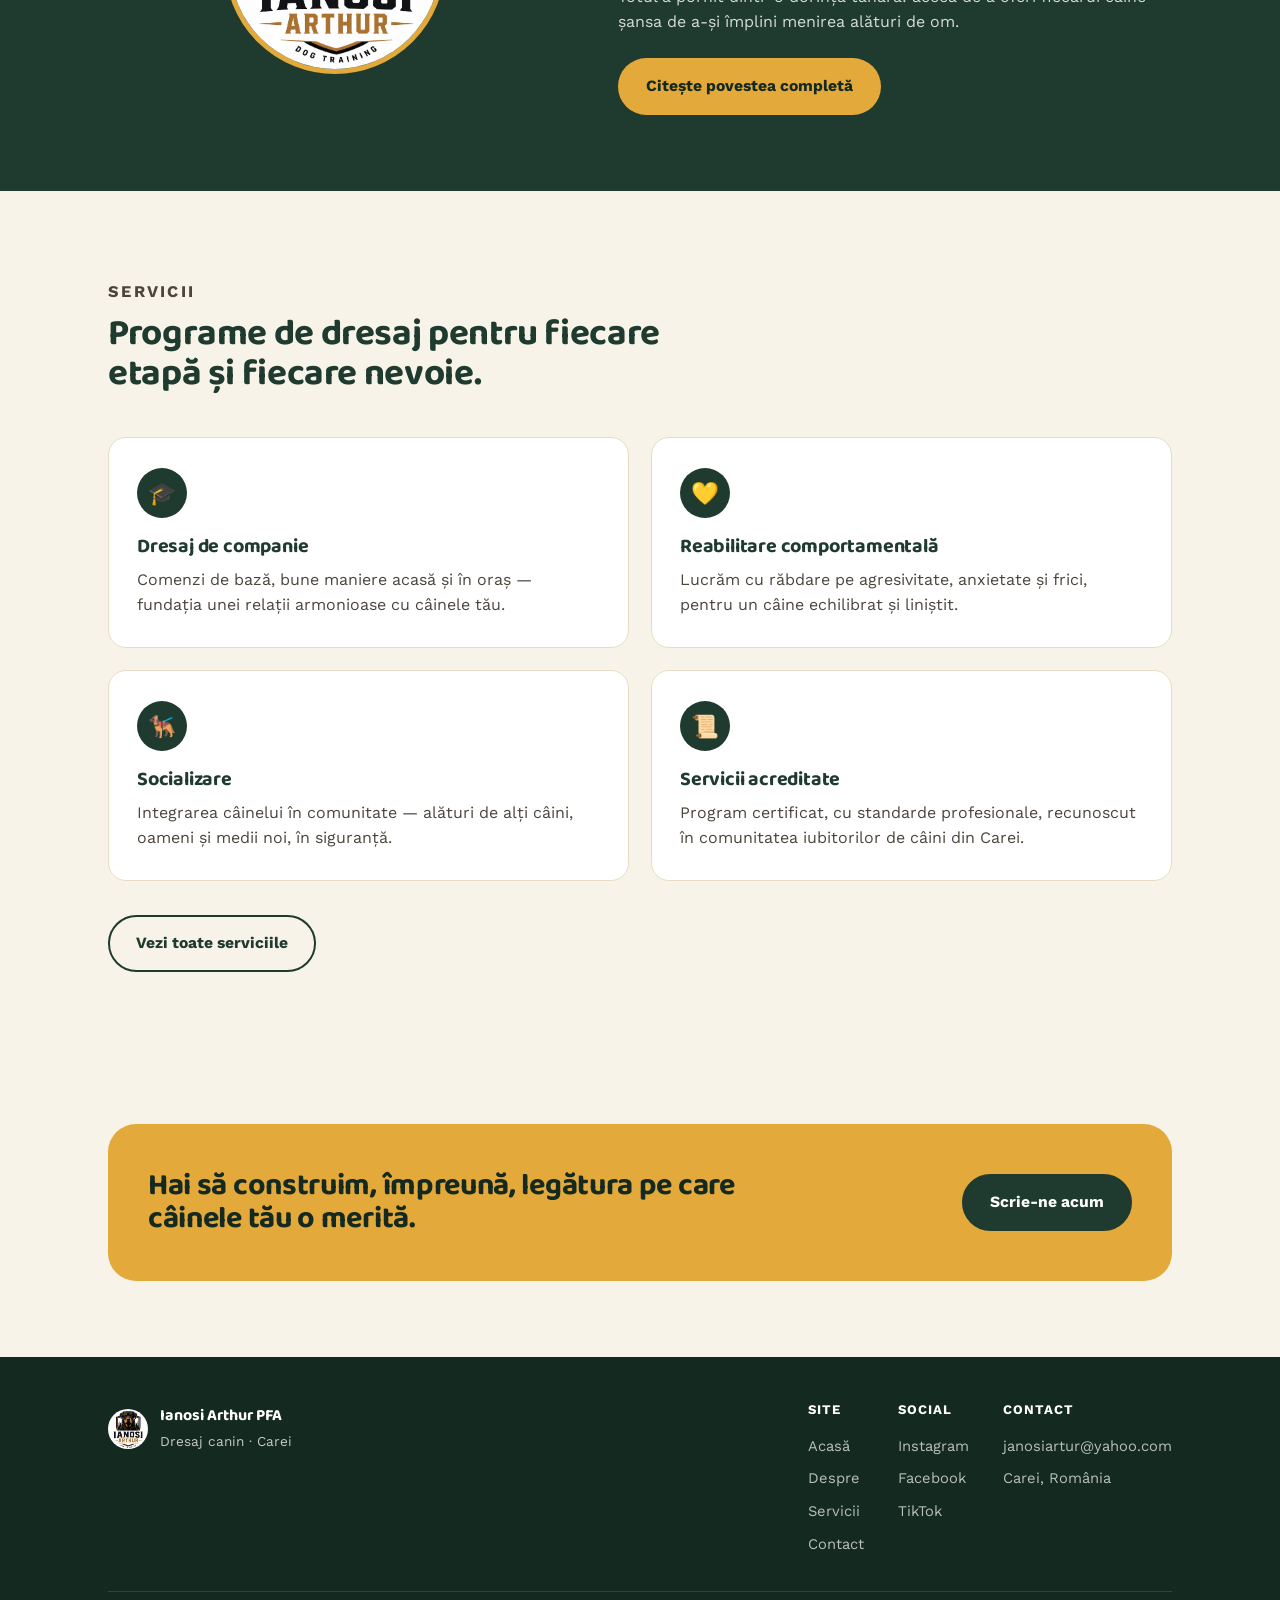
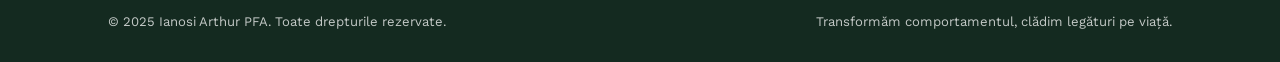
==== commit a8d80632: "Update index.html" ====
--- a/index.html
+++ b/index.html
@@ -31,7 +31,7 @@
   <div class="hero-inner">
     <div>
       <p class="eyebrow" style="color:var(--gold-soft)">Dresaj canin acreditat · Carei</p>
-      <h1><em>Disciplină</em>, <em>fermitate și profesionalism</em>,<br> pentru un câine echilibrat.</h1>
+      <h1><em>Disciplină</em>, <em>fermitate</em> și <em>profesionalism</em>,<br> pentru un câine echilibrat.</h1>
       <p class="lede">Fiecare câine merită șansa de a-și descoperi adevăratul potențial alături de stăpânul lui. Te ajutăm să construiești, pas cu pas, relația pe care ți-ai dorit-o dintotdeauna cu prietenul tău necuvântător.</p>
       <div class="hero-actions">
         <a href="contact.html" class="btn btn-gold">Contactează-mă</a>
